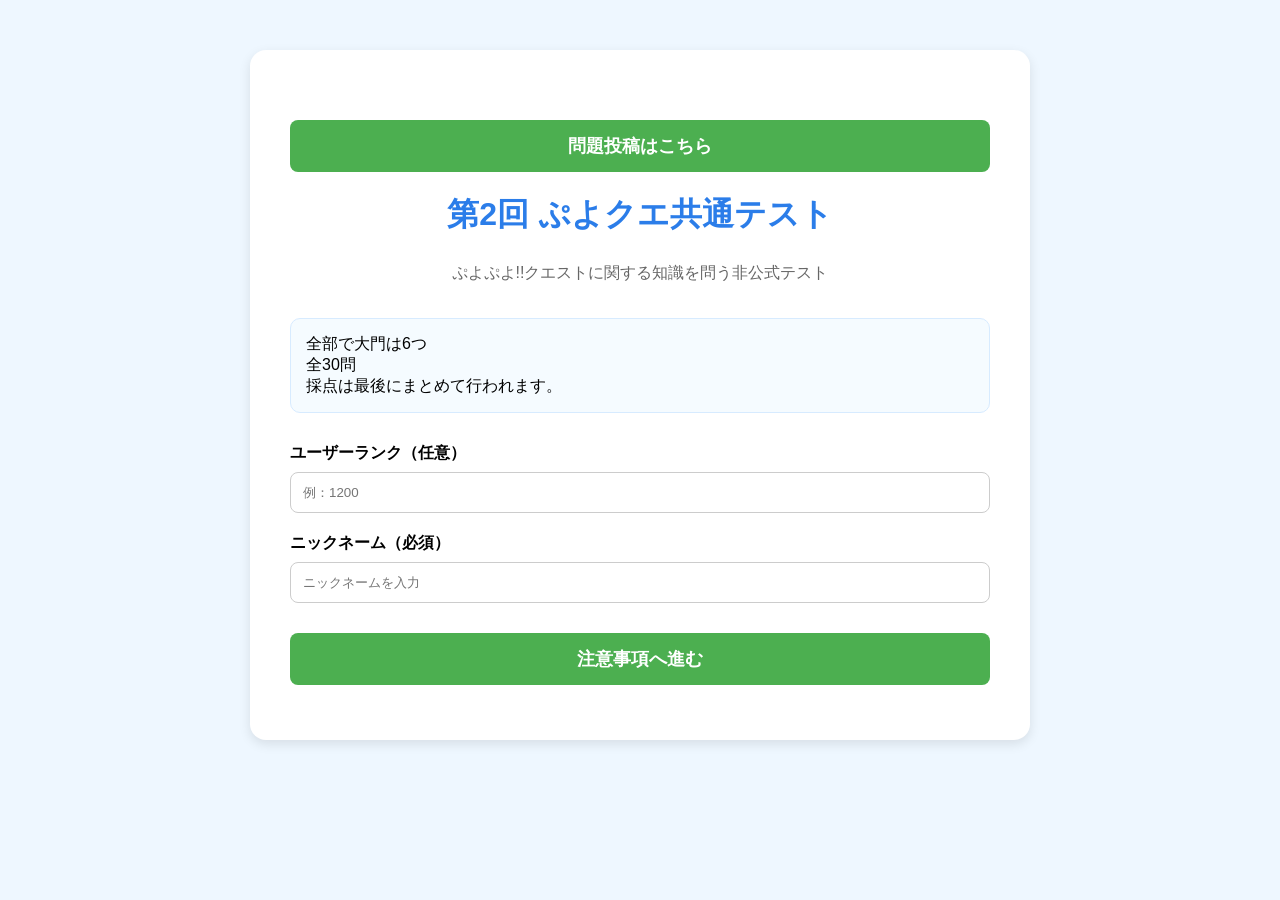
==== index.html @ b114cece "Add files via upload" ====
<!DOCTYPE html>
<html lang="ja">
<head>
    <meta charset="UTF-8">
    <meta name="viewport" content="width=device-width, initial-scale=1.0">
    <title>ぷよクエ共通テスト</title>

    <link rel="stylesheet" href="style.css">
</head>

<body>

<div class="container">

    <div style="text-align:right; margin-bottom:15px;">
        <button onclick="location.href='post.html'">
            問題投稿はこちら
        </button>
    </div>

    <h1>第2回 ぷよクエ共通テスト</h1>

    <p class="subtitle">
        ぷよぷよ!!クエストに関する知識を問う非公式テスト
    </p>

    <div class="info">
        全部で大門は6つ<br>
        全30問<br>
        採点は最後にまとめて行われます。
    </div>

    <label>ユーザーランク（任意）</label>
    <input
        type="number"
        id="rank"
        min="1"
        max="4000"
        placeholder="例：1200"
    >

    <label>ニックネーム（必須）</label>
    <input
        type="text"
        id="nickname"
        placeholder="ニックネームを入力"
    >

    <button onclick="startTest()">
        注意事項へ進む
    </button>

    <div id="error" class="error"></div>

</div>

<script>

function startTest(){

    const nickname =
        document.getElementById("nickname").value.trim();

    const rank =
        document.getElementById("rank").value;

    if(nickname === ""){
        document.getElementById("error").innerText =
            "ニックネームを入力してください";
        return;
    }

    if(rank !== ""){
        const rankNum = Number(rank);

        if(rankNum < 1 || rankNum > 4000){
            document.getElementById("error").innerText =
                "ユーザーランクは1～4000で入力してください";
            return;
        }
    }

    localStorage.setItem("nickname", nickname);
    localStorage.setItem("rank", rank);

    localStorage.setItem("testSessionId", Date.now().toString());

    window.location.href = "attention.html";
}

</script>

</body>
</html>
---- style.css ----
body{
    font-family:"Yu Gothic",sans-serif;
    background:#eef7ff;
    margin:0;
    padding:0;
}

.container{
    max-width:700px;
    margin:50px auto;
    background:white;
    padding:40px;
    border-radius:16px;
    box-shadow:0 4px 12px rgba(0,0,0,0.1);
}

h1{
    text-align:center;
    color:#2b7de9;
}

.subtitle{
    text-align:center;
    color:#666;
}

.info{
    background:#f5fbff;
    border:1px solid #d7ebff;
    border-radius:10px;
    padding:15px;
    margin:30px 0;
}

label{
    display:block;
    margin-top:20px;
    margin-bottom:8px;
    font-weight:bold;
}

input{
    width:100%;
    padding:12px;
    border:1px solid #ccc;
    border-radius:8px;
    box-sizing:border-box;
}

button{
    width:100%;
    margin-top:30px;
    padding:14px;
    border:none;
    border-radius:8px;
    background:#4caf50;
    color:white;
    font-size:18px;
    font-weight:bold;
    cursor:pointer;
}

button:hover{
    background:#43a047;
}

.error{
    color:red;
    text-align:center;
    margin-top:15px;
}

hr{
    border:none;
    border-top:1px solid #ddd;
    margin:20px 0;
}

p{
    line-height:1.8;
}

.choiceLabel{
    display:block;
    padding:10px;
    margin-top:8px;
    border:1px solid #ddd;
    border-radius:8px;
    cursor:pointer;
}

.choiceLabel:hover{
    background:#f5fbff;
}

.choiceLabel input{
    width:auto;
    margin-right:10px;
}

.progressBox{
    margin-bottom:25px;
}

.progressBar{
    width:100%;
    height:20px;
    background:#e0e0e0;
    border-radius:10px;
    overflow:hidden;
}

#progressFill{
    height:100%;
    width:0%;
    background:#4caf50;
    transition:0.3s;
}

#progressText{
    font-weight:bold;
    margin-bottom:8px;
    color:#444;
}
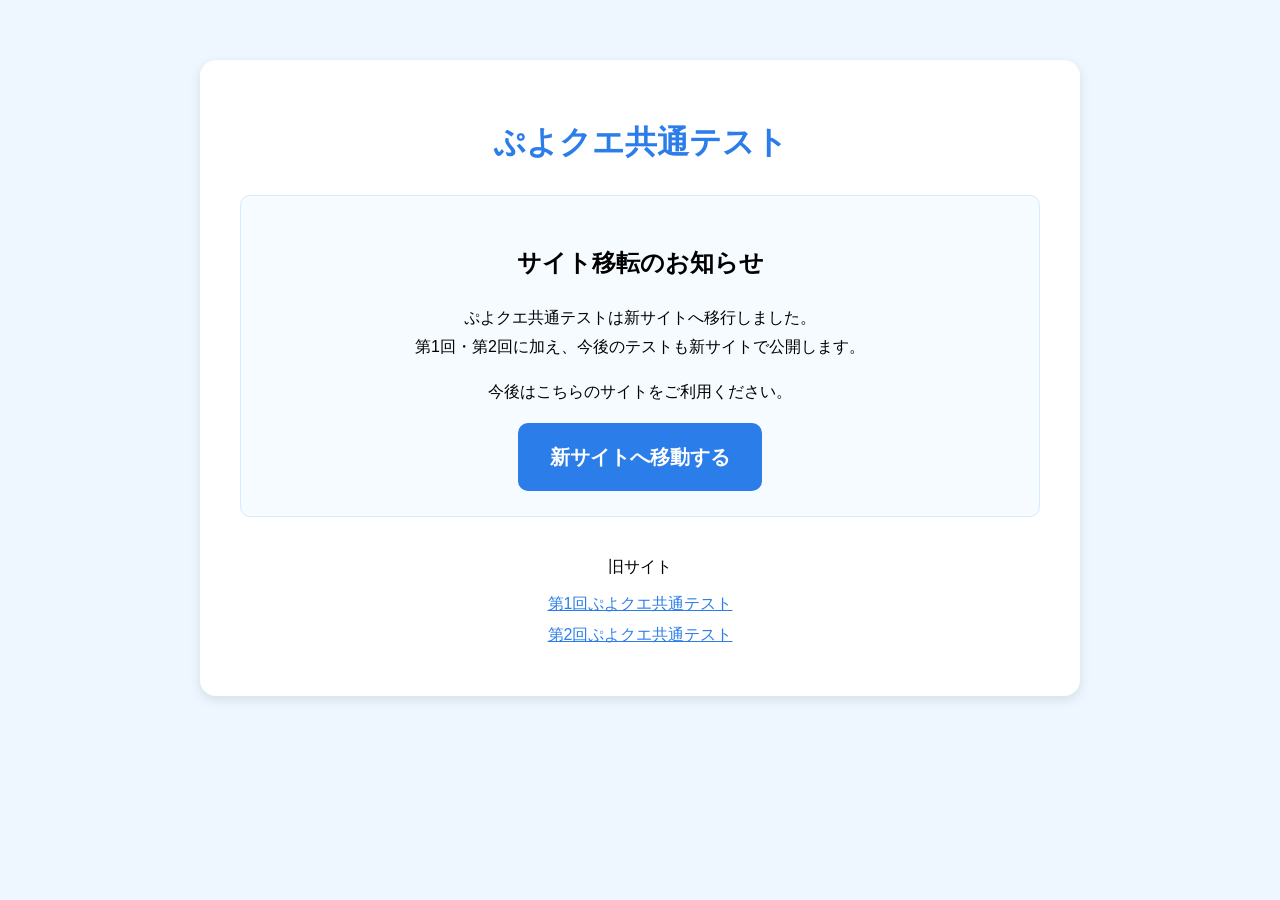
==== commit 32ef985f: "Add files via upload" ====
--- a/index.html
+++ b/index.html
@@ -1,94 +1,107 @@
 <!DOCTYPE html>
 <html lang="ja">
 <head>
-    <meta charset="UTF-8">
-    <meta name="viewport" content="width=device-width, initial-scale=1.0">
-    <title>ぷよクエ共通テスト</title>
+<meta charset="UTF-8">
+<meta name="viewport" content="width=device-width, initial-scale=1.0">
+<title>ぷよクエ共通テスト</title>
 
-    <link rel="stylesheet" href="style.css">
+<style>
+body{
+    font-family:"Yu Gothic",sans-serif;
+    background:#eef7ff;
+    margin:0;
+    padding:0;
+}
+
+.container{
+    max-width:800px;
+    margin:60px auto;
+    background:white;
+    padding:40px;
+    border-radius:16px;
+    box-shadow:0 4px 12px rgba(0,0,0,0.1);
+    text-align:center;
+}
+
+h1{
+    color:#2b7de9;
+    margin-bottom:20px;
+}
+
+.notice{
+    background:#f5fbff;
+    border:1px solid #d7ebff;
+    border-radius:10px;
+    padding:25px;
+    margin:30px 0;
+    line-height:1.8;
+}
+
+.button{
+    display:inline-block;
+    background:#2b7de9;
+    color:white;
+    text-decoration:none;
+    padding:16px 32px;
+    border-radius:10px;
+    font-size:20px;
+    font-weight:bold;
+    transition:0.2s;
+}
+
+.button:hover{
+    opacity:0.9;
+}
+
+.old-links{
+    margin-top:40px;
+}
+
+.old-links a{
+    display:block;
+    margin:10px 0;
+    color:#2b7de9;
+}
+</style>
 </head>
 
 <body>
 
 <div class="container">
 
-    <div style="text-align:right; margin-bottom:15px;">
-        <button onclick="location.href='post.html'">
-            問題投稿はこちら
-        </button>
+    <h1>ぷよクエ共通テスト</h1>
+
+    <div class="notice">
+        <h2>サイト移転のお知らせ</h2>
+
+        <p>
+            ぷよクエ共通テストは新サイトへ移行しました。<br>
+            第1回・第2回に加え、今後のテストも新サイトで公開します。
+        </p>
+
+        <p>
+            今後はこちらのサイトをご利用ください。
+        </p>
+
+        <a class="button"
+           href="https://k-sandao.github.io/pyqealltest/index.html">
+            新サイトへ移動する
+        </a>
     </div>
 
-    <h1>第2回 ぷよクエ共通テスト</h1>
+    <div class="old-links">
+        <p>旧サイト</p>
 
-    <p class="subtitle">
-        ぷよぷよ!!クエストに関する知識を問う非公式テスト
-    </p>
+        <a href="https://k-sandao.github.io/pyqetest/">
+            第1回ぷよクエ共通テスト
+        </a>
 
-    <div class="info">
-        全部で大門は6つ<br>
-        全30問<br>
-        採点は最後にまとめて行われます。
+        <a href="https://k-sandao.github.io/pyqetest2/">
+            第2回ぷよクエ共通テスト
+        </a>
     </div>
-
-    <label>ユーザーランク（任意）</label>
-    <input
-        type="number"
-        id="rank"
-        min="1"
-        max="4000"
-        placeholder="例：1200"
-    >
-
-    <label>ニックネーム（必須）</label>
-    <input
-        type="text"
-        id="nickname"
-        placeholder="ニックネームを入力"
-    >
-
-    <button onclick="startTest()">
-        注意事項へ進む
-    </button>
-
-    <div id="error" class="error"></div>
 
 </div>
 
-<script>
-
-function startTest(){
-
-    const nickname =
-        document.getElementById("nickname").value.trim();
-
-    const rank =
-        document.getElementById("rank").value;
-
-    if(nickname === ""){
-        document.getElementById("error").innerText =
-            "ニックネームを入力してください";
-        return;
-    }
-
-    if(rank !== ""){
-        const rankNum = Number(rank);
-
-        if(rankNum < 1 || rankNum > 4000){
-            document.getElementById("error").innerText =
-                "ユーザーランクは1～4000で入力してください";
-            return;
-        }
-    }
-
-    localStorage.setItem("nickname", nickname);
-    localStorage.setItem("rank", rank);
-
-    localStorage.setItem("testSessionId", Date.now().toString());
-
-    window.location.href = "attention.html";
-}
-
-</script>
-
 </body>
 </html>
